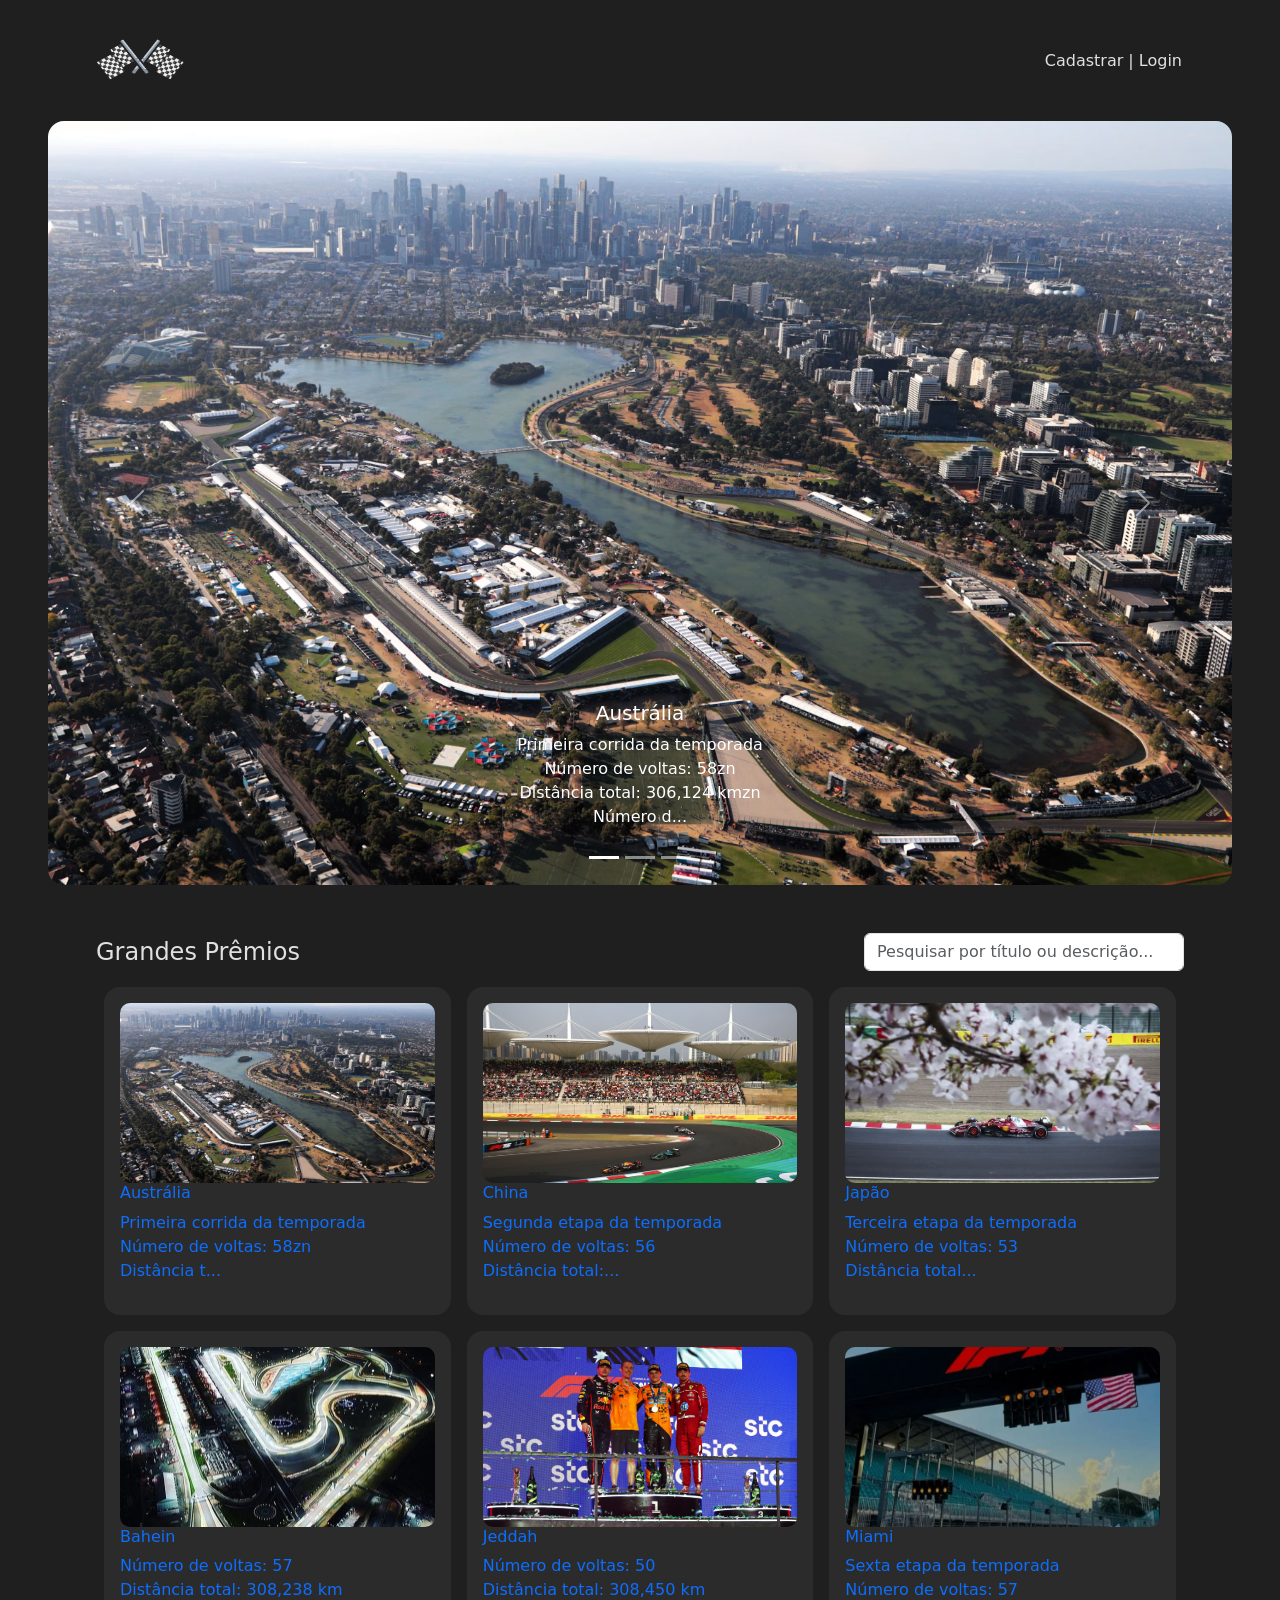
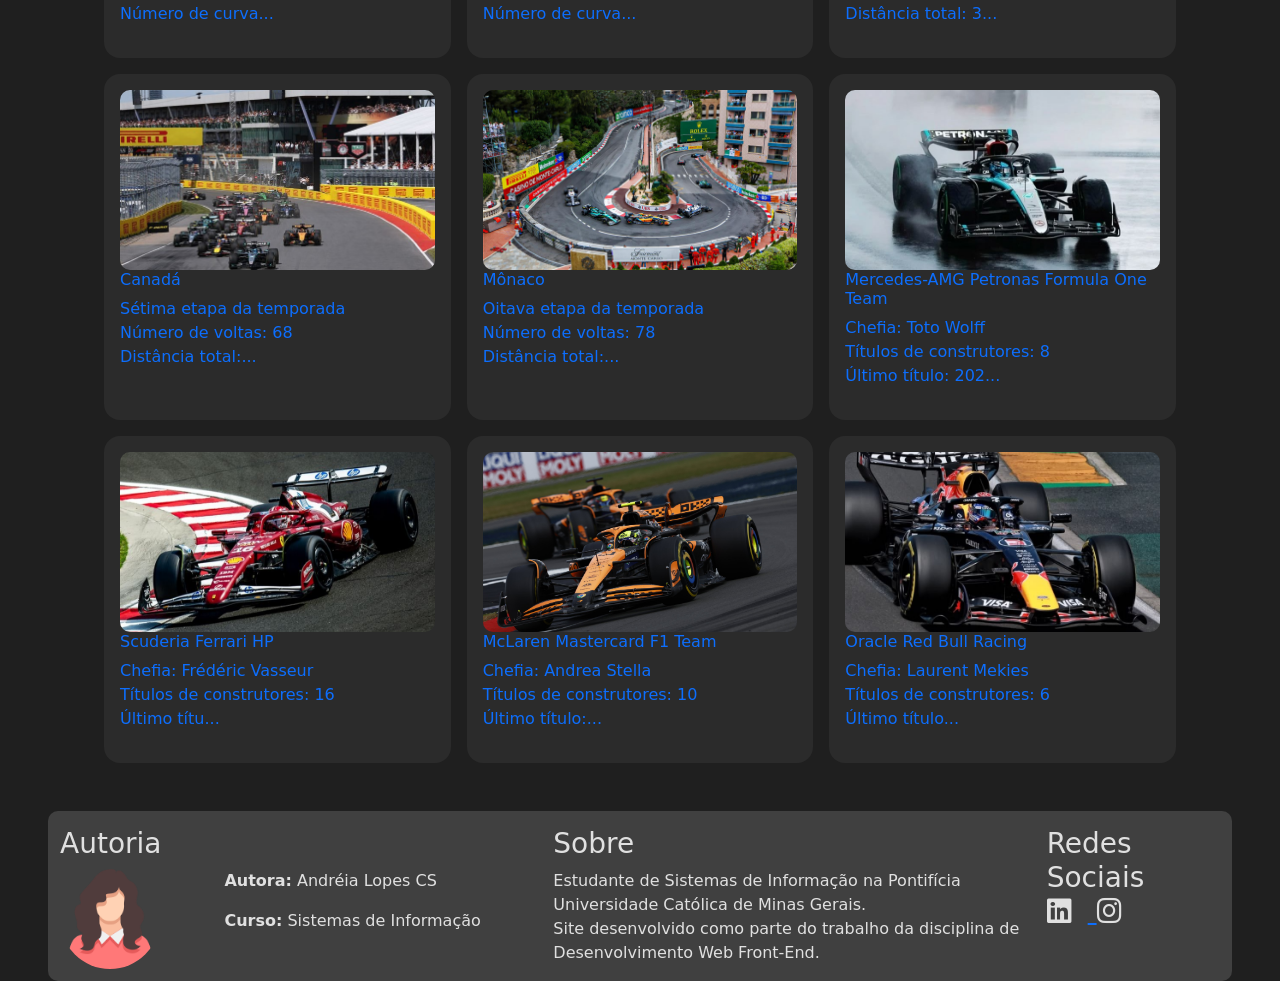
==== public/cadastro_itens.html @ 1f43f3db "montagem geral do site" ====
<!DOCTYPE html>
<html lang="en">
<head>
    <meta charset="UTF-8">
    <meta name="viewport" content="width=device-width, initial-scale=1.0">
    <link href="https://cdn.jsdelivr.net/npm/bootstrap@5.3.8/dist/css/bootstrap.min.css" rel="stylesheet" integrity="sha384-sRIl4kxILFvY47J16cr9ZwB07vP4J8+LH7qKQnuqkuIAvNWLzeN8tE5YBujZqJLB" crossorigin="anonymous">
    <link rel="stylesheet" href="assets/styles.css">
    <title>Cadastro Itens</title>
</head>
<body>
  <nav class="navbar" id="cabecalho">
    <div class="container">
      <a class="navbar-brand" href="index.html">← 🏁</a>
    </div>
  </nav>

  <div class="mx-4 mx-md-5">
    <h1 class="mb-4">Cadastro de itens</h1>

    <form id="formItem" class="form-cadastro p-4 rounded-3 mb-5">
      <input type="hidden" id="itemId">

      <div class="row g-3">
        <div class="col-md-6">
          <label for="titulo" class="form-label">Título</label>
          <input type="text" id="titulo" class="form-control campo-input" required>
        </div>
        <div class="col-md-6">
          <label for="imagem" class="form-label">Imagem (caminho)</label>
          <input type="text" id="imagem" class="form-control campo-input" placeholder="assets/img/img0.jpg" required>
        </div>
        <div class="col-12">
          <label for="descricao" class="form-label">Descrição</label>
          <textarea id="descricao" class="form-control campo-input" rows="4" required></textarea>
        </div>
        <div class="col-12 form-check ps-1">
          <input type="checkbox" id="destaque" class="form-check-input ms-1">
          <label for="destaque" class="form-check-label">Exibir no carrossel de destaques</label>
        </div>
      </div>

      <div class="mt-4 d-flex gap-3">
        <button type="submit" id="btnSalvarItem" class="btn-cadastro px-4 rounded border-0">Cadastrar</button>
        <button type="button" id="btnCancelar" class="btn btn-outline-light px-4 rounded">Cancelar</button>
      </div>
    </form>

    <h4 class="mb-3">Itens cadastrados</h4>
    <div class="table-responsive mb-5">
      <table class="table table-dark table-striped align-middle">
        <thead>
          <tr><th>Título</th><th>Destaque</th><th>Ações</th></tr>
        </thead>
        <tbody id="corpoTabela"></tbody>
      </table>
    </div>
  </div>

  <script src="https://cdn.jsdelivr.net/npm/bootstrap@5.3.8/dist/js/bootstrap.bundle.min.js"></script>
  <script src="assets/scripts/app.js"></script>
</body>
</html>
---- public/assets/styles.css ----
body{
    background-color: #1F1F1F;
    color: #E0E0E0;
}

#cabecalho {
    background-color: #1F1F1F;
}
.navbar-brand, .nav-link {
    color: #E0E0E0 !important;
}

#carrossel{
    background-color: #404040;
    min-height: 80px;
}
/**/

.card-item {
    background-color: #2b2b2b;
    border-radius: 16px;
    padding: 1rem;
    color: #E0E0E0;
    height: 100%;
}
.card-img-top {
    height: 180px;
    width: 100%;
    object-fit: cover;
    border-radius: 10px;
}

#footer{
    background-color: #404040;
    border-radius: 10px;
    color: #E0E0E0;
}
/* ===== Pesquisa ===== */
#campoPesquisa {
    max-width: 320px;
}
 
/* ===== Favoritos (coração) ===== */
.btn-favorito {
    position: absolute;
    top: 10px;
    right: 10px;
    width: 36px;
    height: 36px;
    border: none;
    border-radius: 50%;
    background: rgba(0, 0, 0, 0.45);
    color: #ffffff;
    font-size: 1.2rem;
    display: flex;
    align-items: center;
    justify-content: center;
    cursor: pointer;
    z-index: 2;
}
.btn-favorito.favoritado {
    color: #e63946;
}
 
.btn-favorito-detalhe {
    margin-top: 1rem;
    padding: 0.6rem 1.2rem;
    border: none;
    border-radius: 8px;
    background-color: #404040;
    color: #E0E0E0;
    cursor: pointer;
    font-size: 1rem;
}
.btn-favorito-detalhe.favoritado {
    background-color: #e63946;
    color: #ffffff;
}
 
/* ===== Login / Cadastro de usuário / Cadastro de itens ===== */
.login-card, .cadastro-card, .form-cadastro {
    background-color: #2b2b2b;
    border-radius: 16px;
    color: #E0E0E0;
}
.cadastro-card {
    display: none;
}
.campo-input {
    background-color: #1F1F1F;
    color: #E0E0E0;
    border: 1px solid #555;
}
.campo-input:focus {
    background-color: #1F1F1F;
    color: #E0E0E0;
    border-color: #888;
    box-shadow: none;
}
.btn-entrar, .btn-cadastrar, .btn-cadastro {
    background-color: #e63946;
    color: #ffffff;
    font-weight: 600;
    padding: 0.6rem 0;
}
.btn-entrar:hover, .btn-cadastrar:hover, .btn-cadastro:hover {
    background-color: #c92f3b;
}
.erro-msg {
    color: #ff6b6b;
    font-size: 0.9rem;
}
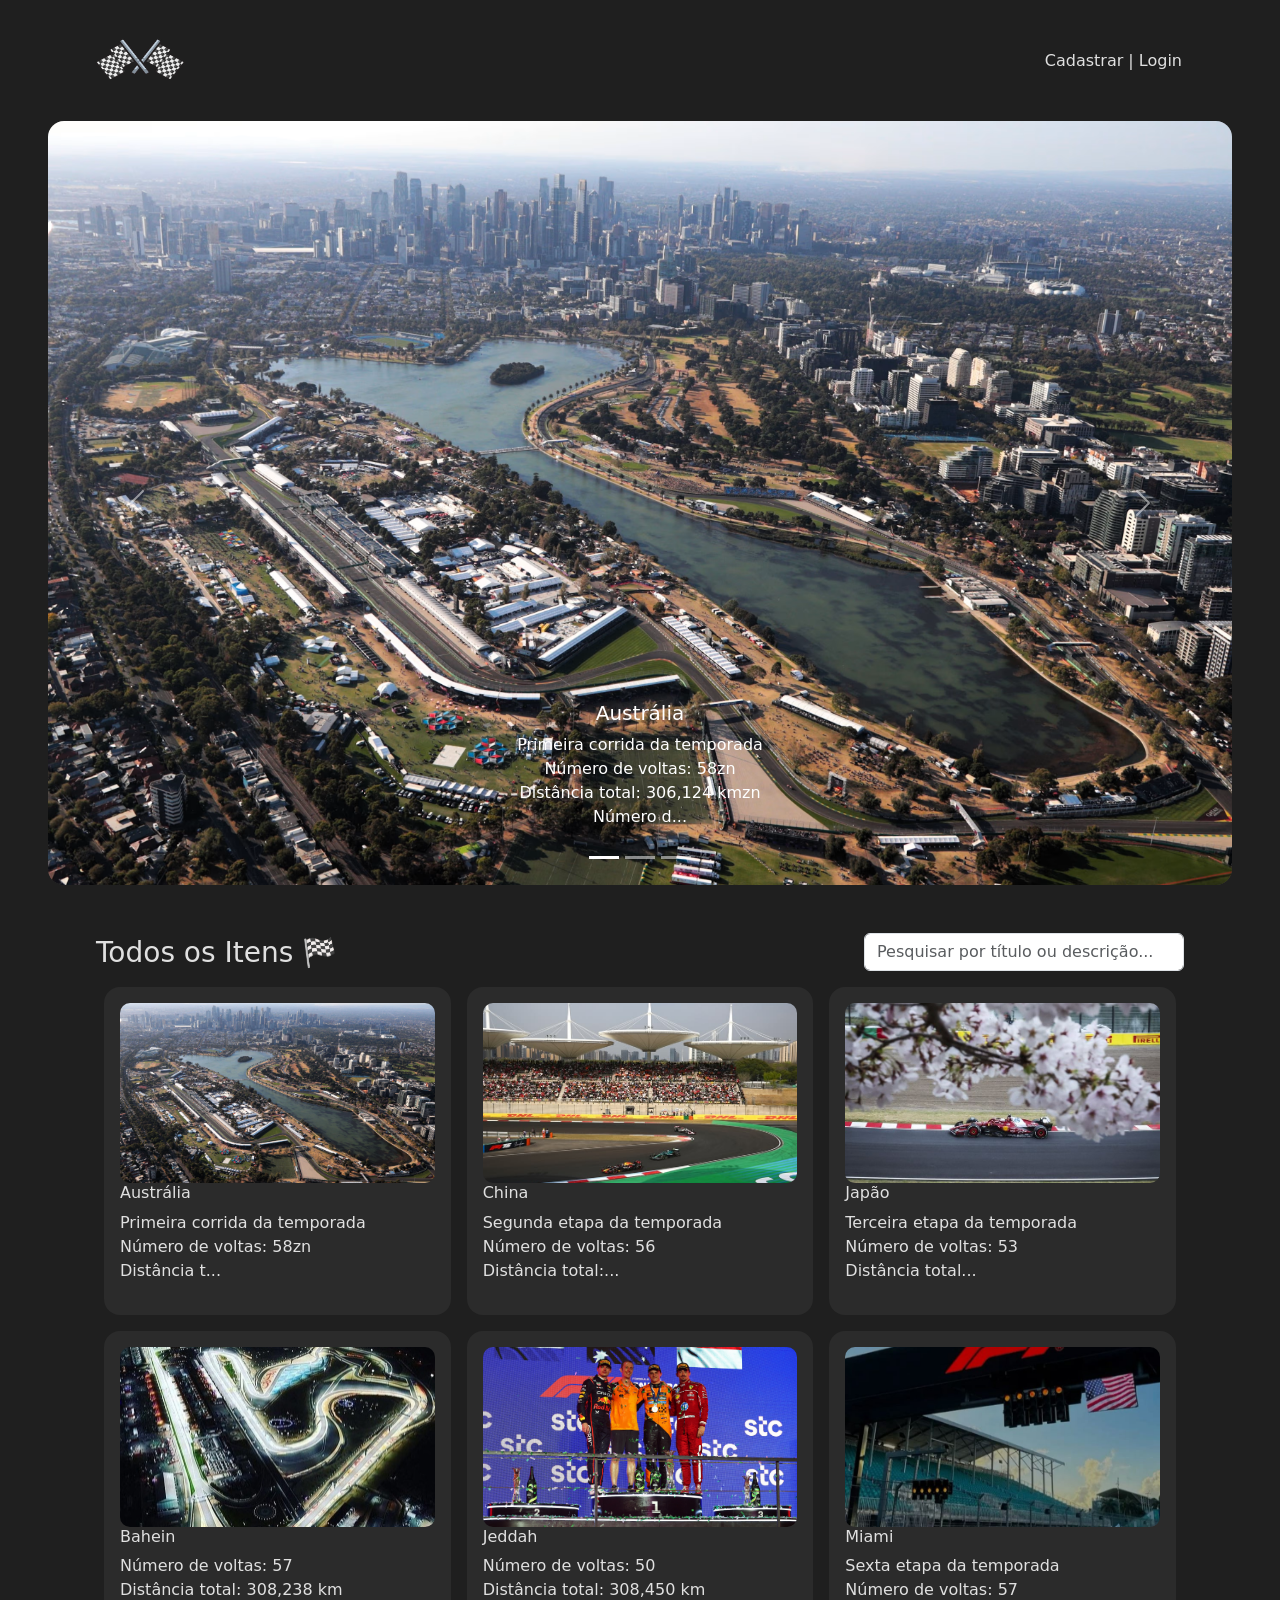
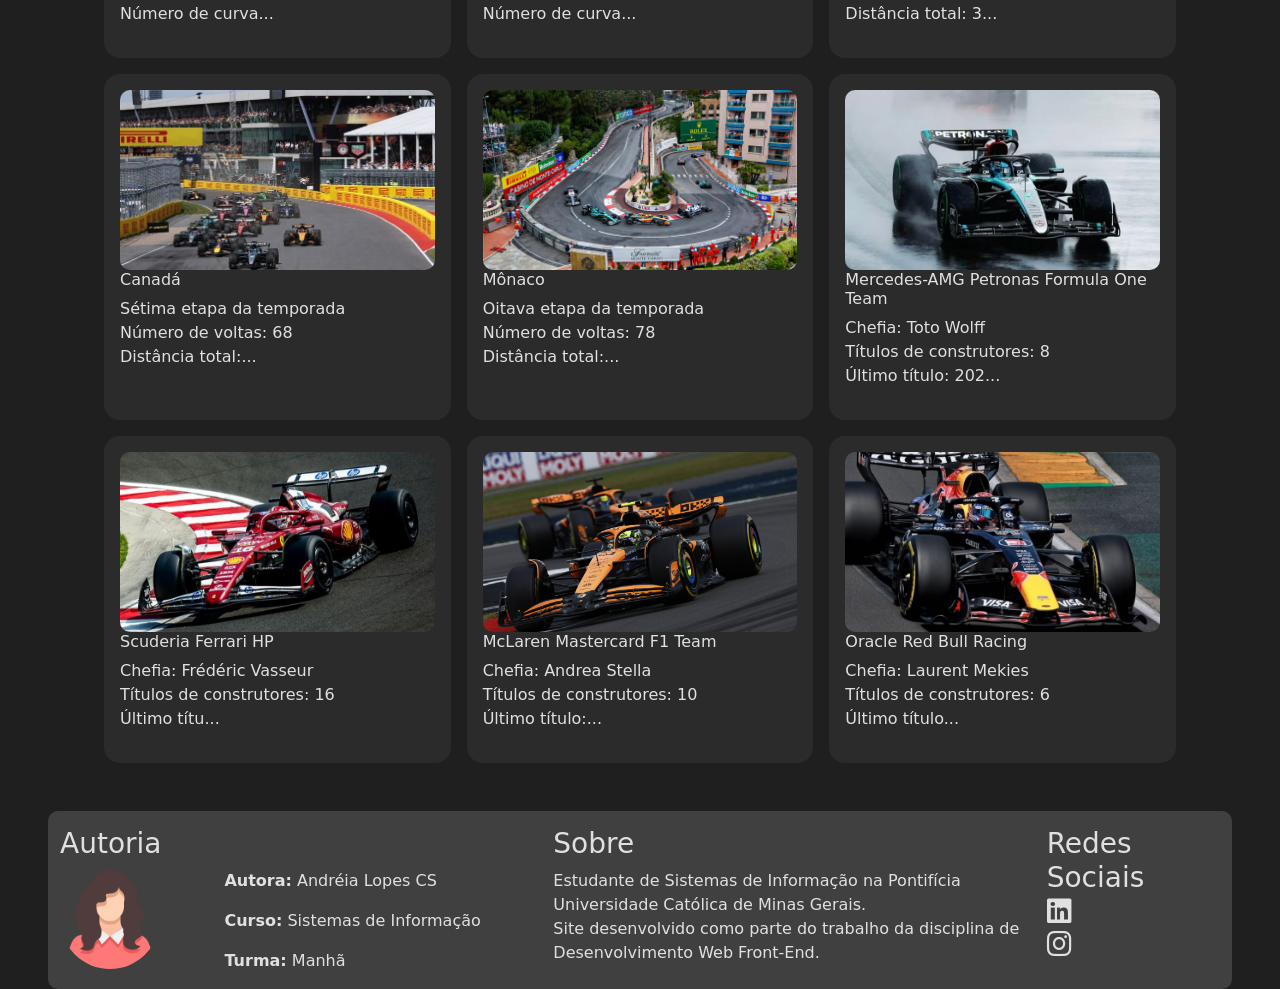
==== commit c9f216d8: "Página Atualizações do app.js e alterações do css" ====
--- a/public/cadastro_itens.html
+++ b/public/cadastro_itens.html
@@ -49,7 +49,11 @@
     <div class="table-responsive mb-5">
       <table class="table table-dark table-striped align-middle">
         <thead>
-          <tr><th>Título</th><th>Destaque</th><th>Ações</th></tr>
+          <tr>
+            <th>Título</th>
+            <th>Destaque</th>
+            <th>Ações</th>
+          </tr>
         </thead>
         <tbody id="corpoTabela"></tbody>
       </table>
--- a/public/assets/styles.css
+++ b/public/assets/styles.css
@@ -15,7 +15,6 @@
     min-height: 80px;
 }
 /**/
-
 .card-item {
     background-color: #2b2b2b;
     border-radius: 16px;
@@ -29,18 +28,19 @@
     object-fit: cover;
     border-radius: 10px;
 }
-
+.card-body{
+    color: #E0E0E0;
+}
 #footer{
     background-color: #404040;
     border-radius: 10px;
     color: #E0E0E0;
 }
-/* ===== Pesquisa ===== */
+/* Pesquisa*/
 #campoPesquisa {
     max-width: 320px;
 }
- 
-/* ===== Favoritos (coração) ===== */
+/*Favoritos*/ 
 .btn-favorito {
     position: absolute;
     top: 10px;
@@ -50,7 +50,7 @@
     border: none;
     border-radius: 50%;
     background: rgba(0, 0, 0, 0.45);
-    color: #ffffff;
+    color: #E0E0E0;
     font-size: 1.2rem;
     display: flex;
     align-items: center;
@@ -61,7 +61,6 @@
 .btn-favorito.favoritado {
     color: #e63946;
 }
- 
 .btn-favorito-detalhe {
     margin-top: 1rem;
     padding: 0.6rem 1.2rem;
@@ -76,8 +75,6 @@
     background-color: #e63946;
     color: #ffffff;
 }
- 
-/* ===== Login / Cadastro de usuário / Cadastro de itens ===== */
 .login-card, .cadastro-card, .form-cadastro {
     background-color: #2b2b2b;
     border-radius: 16px;
